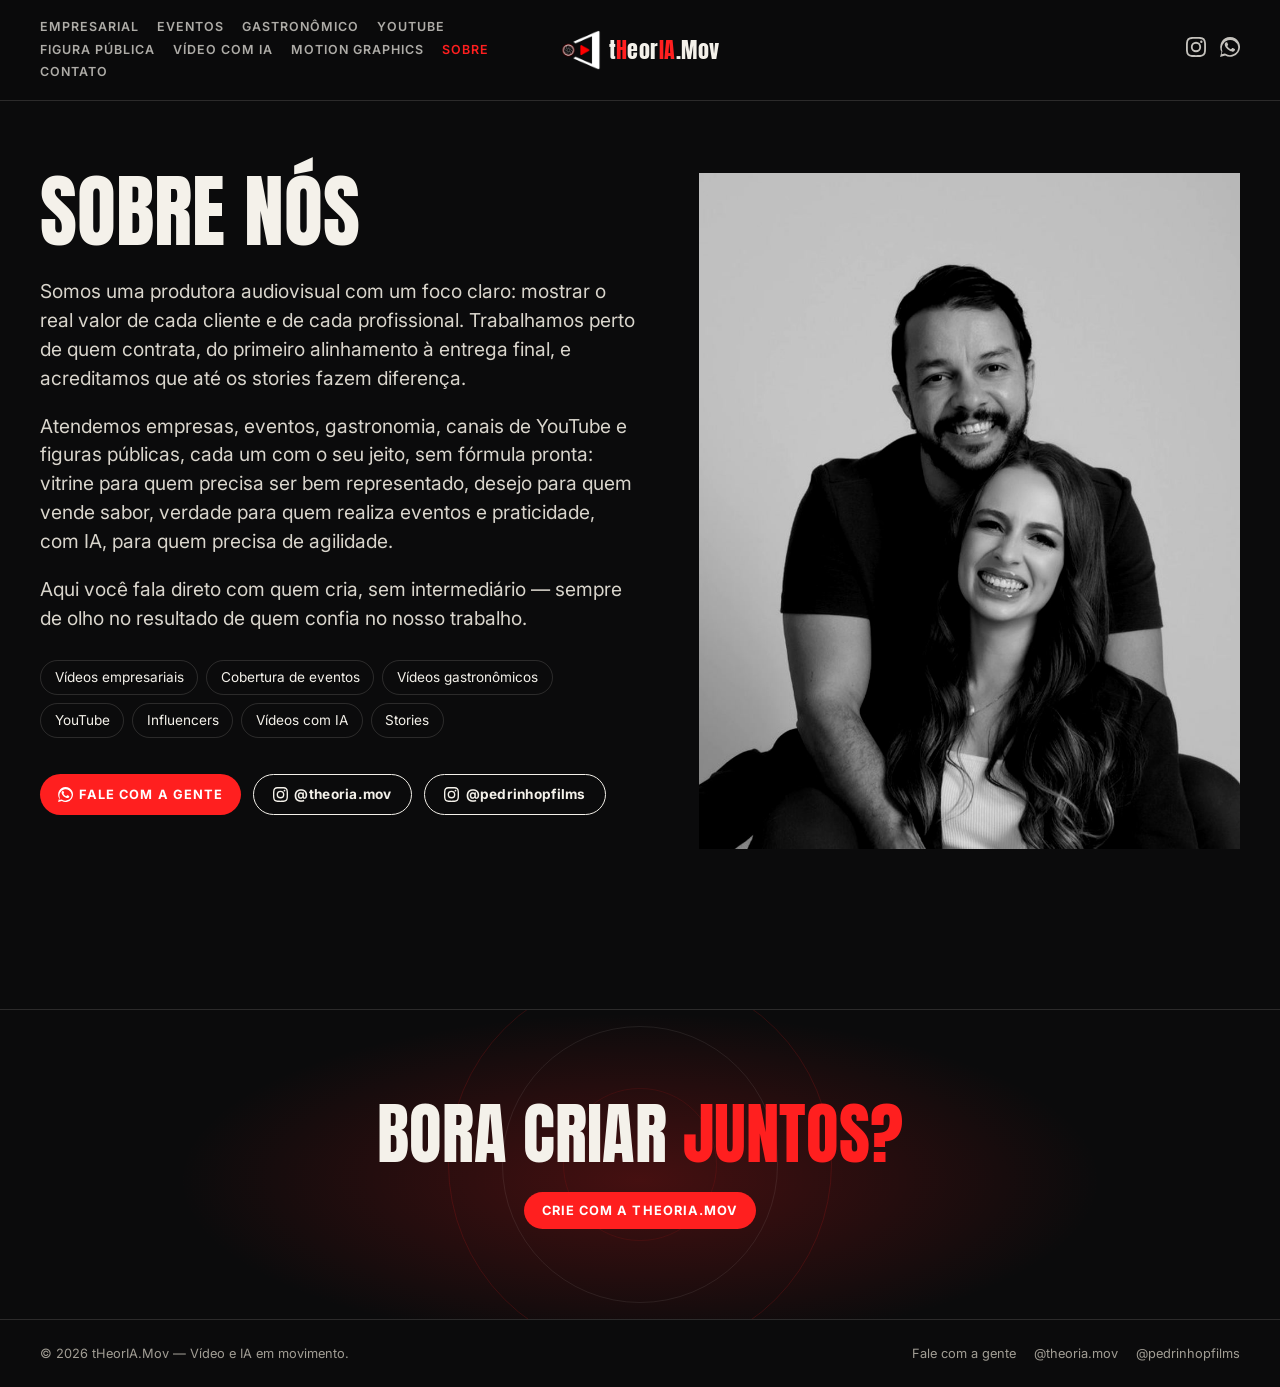
==== sobre.html @ d6dfd55d "Gastronômico: Izakaya Gaijin (3 reels) Co-Authored-By: Claude Opus 5.5 <noreply@anthropic.com>" ====
<!DOCTYPE html>
<html lang="pt-BR">
<head>
  <meta charset="UTF-8">
  <meta name="viewport" content="width=device-width, initial-scale=1">
  <title>Sobre — tHeorIA.Mov</title>
  <link rel="preconnect" href="https://fonts.googleapis.com">
  <link rel="preconnect" href="https://fonts.gstatic.com" crossorigin>
  <link href="https://fonts.googleapis.com/css2?family=Anton&family=Inter:wght@400;600;700&display=swap" rel="stylesheet">
  <link rel="icon" href="assets/img/favicon.png">
  <link rel="stylesheet" href="assets/css/style.css?v=1791674368">
</head>
<body data-page="sobre">

  <header class="header" id="header"></header>

  <main class="page">
    <div class="about">
      <div class="about__text">
        <h1 class="page__title" style="margin-bottom:28px">Sobre nós</h1>
        <div id="about-text"></div>
        <ul class="about__services" id="about-services"></ul>
        <div class="hero__actions" style="justify-content:flex-start">
          <a class="pill pill--accent" id="about-wpp" href="#" target="_blank" rel="noopener">Chamar no WhatsApp</a>
          <a class="pill pill--ghost pill--arroba" id="about-ig" href="#" target="_blank" rel="noopener">Instagram</a>
          <a class="pill pill--ghost pill--arroba" id="about-ig-pessoal" href="#" target="_blank" rel="noopener">Instagram pessoal</a>
        </div>
      </div>
      <div class="about__photo" id="about-photo"></div>
    </div>
  </main>

  <div id="footer"></div>

  <script src="assets/js/dados.js?v=1791674368"></script>
  <script src="assets/js/projetos.js?v=1791674368"></script>
  <script src="assets/js/textos.js?v=1791674368"></script>
  <script src="assets/js/main.js?v=1791674368"></script>
</body>
</html>
---- assets/css/style.css ----
:root {
  --bg: #0b0b0c;
  --bg-2: #141416;
  --fg: #f4f1ea;
  --muted: #a19d94;
  --accent: #ff1f1f; /* vermelho da logo */
  --line: rgba(244, 241, 234, 0.14);
  --radius: 999px;
  --font-display: "Anton", "Arial Narrow", sans-serif;
  --font-body: "Inter", system-ui, sans-serif;
  --gutter: clamp(16px, 4vw, 40px);
}

* { box-sizing: border-box; margin: 0; padding: 0; }
html { -webkit-text-size-adjust: 100%; }
body {
  background: var(--bg);
  color: var(--fg);
  font-family: var(--font-body);
  font-size: 16px;
  line-height: 1.5;
  -webkit-font-smoothing: antialiased;
}
a { color: inherit; text-decoration: none; }
img, video, iframe { display: block; max-width: 100%; }
button { font: inherit; color: inherit; background: none; border: 0; cursor: pointer; }

/* ---------- Botões ---------- */
.pill {
  display: inline-flex; align-items: center; gap: .5em;
  padding: .7em 1.4em;
  border-radius: var(--radius);
  font-size: .8rem; font-weight: 700; letter-spacing: .08em; text-transform: uppercase;
  transition: transform .25s ease, background .25s ease, color .25s ease, border-color .25s ease;
}
.pill svg { width: 15px; height: 15px; fill: currentColor; }
.pill--arroba { text-transform: none; letter-spacing: .02em; font-size: .85rem; } /* @ do Instagram como é escrito */
.pill--light { background: var(--fg); color: var(--bg); }
.pill--light:hover { background: var(--accent); color: var(--fg); transform: translateY(-2px); }
.pill--ghost { border: 1.5px solid var(--fg); }
.pill--ghost:hover { background: var(--fg); color: var(--bg); transform: translateY(-2px); }
.pill--accent { background: var(--accent); color: #fff; }
.pill--accent:hover { background: var(--fg); color: var(--bg); transform: translateY(-2px); }
/* Vidro escuro: usado nas nuvens da home, para não ficar da mesma cor do título */
.pill--vidro {
  background: rgba(20, 20, 22, .55);
  backdrop-filter: blur(8px); -webkit-backdrop-filter: blur(8px);
  border: 1px solid rgba(244, 241, 234, .35);
  color: var(--fg);
}
.pill--vidro:hover { background: rgba(255, 31, 31, .25); border-color: var(--accent); color: var(--fg); transform: translateY(-2px); }

/* ---------- HOME / HERO ---------- */
.hero {
  position: relative;
  min-height: 100svh;
  display: grid; place-items: center;
  overflow: hidden;
  isolation: isolate;
}
.hero__bg, .hero__fallback {
  position: absolute; inset: 0; z-index: -2;
  width: 100%; height: 100%; object-fit: cover;
}
.hero__fallback {
  background:
    radial-gradient(60% 50% at 20% 30%, rgba(255, 31, 31, .38), transparent 70%),
    radial-gradient(50% 60% at 80% 70%, rgba(80, 60, 200, .35), transparent 70%),
    radial-gradient(40% 40% at 60% 20%, rgba(20, 140, 110, .35), transparent 70%),
    var(--bg);
  background-size: 200% 200%;
  animation: drift 18s ease-in-out infinite alternate;
}
@keyframes drift {
  0%   { background-position: 0% 0%, 100% 100%, 50% 0%, 0 0; }
  100% { background-position: 100% 60%, 0% 20%, 20% 100%, 0 0; }
}
.hero::after { /* escurece + grão */
  content: ""; position: absolute; inset: 0; z-index: -1;
  background:
    linear-gradient(180deg, rgba(0,0,0,.35) 0%, rgba(0,0,0,.2) 40%, rgba(0,0,0,.65) 100%),
    url("data:image/svg+xml;utf8,<svg xmlns='http://www.w3.org/2000/svg' width='160' height='160'><filter id='n'><feTurbulence type='fractalNoise' baseFrequency='.9' numOctaves='2'/></filter><rect width='100%' height='100%' filter='url(%23n)' opacity='.08'/></svg>");
}

.hero__top {
  position: absolute; top: 0; left: 0; right: 0;
  display: flex; justify-content: space-between; align-items: center;
  padding: 20px var(--gutter);
}
.logo {
  display: inline-flex; align-items: center; gap: 8px;
  font-family: var(--font-display);
  font-size: 1.35rem; letter-spacing: .02em;
}
.logo__img { width: 40px; height: 40px; }
.logo__txt span { color: var(--accent); }

.hero__content { z-index: 1; }
.hero__top { z-index: 3; }   /* na frente do bloco central: no celular ele cobre a tela toda e engolia o toque no Instagram/logo */
.hero__content {
  position: relative;
  width: min(900px, 100% - 2 * var(--gutter));
  text-align: center;
  padding: 160px 0 120px;   /* zona de cima maior: é onde ficam as nuvens acima do título */
}
.hero__title {
  font-family: var(--font-display);
  font-weight: 400;
  font-size: clamp(2.6rem, 8vw, 6.5rem);
  line-height: .95;
  text-transform: uppercase;
  letter-spacing: .01em;
}
/* Última palavra do título: uma barra de luz varre a palavra, como o cursor ("playhead") de um player de vídeo */
.palavra-move {
  display: inline-block;
  background-image: linear-gradient(100deg,
    var(--fg) 0%, var(--fg) 38%, var(--accent) 48%, #fff 51%, var(--accent) 54%, var(--fg) 64%, var(--fg) 100%);
  background-size: 220% auto;
  background-clip: text; -webkit-background-clip: text;
  color: transparent; -webkit-text-fill-color: transparent;
  animation: passar-luz 3.4s linear infinite;
}
@keyframes passar-luz {
  0%   { background-position: 0% 0; }
  55%  { background-position: 220% 0; }
  100% { background-position: 220% 0; }
}
.hero__sub {
  max-width: 34em; margin: 1.2rem auto 2rem;
  color: var(--fg); opacity: .85;
  font-size: clamp(.95rem, 1.6vw, 1.1rem);
}
/* Frase de cima: cinza suave, palavras-chave em destaque */
.hero__sub { margin-bottom: 1.1rem; color: #b9b4aa; opacity: 1; }
.destaque { color: var(--accent); font-weight: 700; }
.hero__sub .destaque { text-shadow: 0 0 18px rgba(255, 31, 31, .35); }
/* Linha dos serviços: branco forte, separada por um traço vermelho */
.hero__servicos {
  max-width: 34em; margin: 0 auto 2rem;
  color: #fff; font-weight: 600;
  font-size: clamp(1rem, 1.7vw, 1.18rem);
}
.hero__servicos::before {
  content: ""; display: block; width: 44px; height: 3px; margin: 0 auto 1rem;
  background: var(--accent); border-radius: 2px;
}
.hero__servicos:empty::before { display: none; }
.hero__actions { display: flex; gap: 12px; justify-content: center; flex-wrap: wrap; }
.hero__gancho {
  position: absolute; bottom: 26px; left: 50%; translate: -50% 0; z-index: 1;
  display: flex; flex-direction: column; align-items: center; gap: 4px;
  font-size: .72rem; font-weight: 700; letter-spacing: .22em; text-transform: uppercase; opacity: .75;
  transition: opacity .2s, color .2s;
}
.hero__gancho span { font-size: 1.1rem; animation: quica 1.8s ease-in-out infinite; }
.hero__gancho:hover { opacity: 1; color: var(--accent); }
@keyframes quica { 0%, 100% { transform: translateY(0); } 50% { transform: translateY(6px); } }
html { scroll-behavior: smooth; }

/* Botões flutuantes das categorias — posição (left/top em % da tela) vem do main.js / posicoes.js */
.floaters { position: absolute; inset: 0; z-index: 5; pointer-events: none; }
.floater {
  position: absolute; pointer-events: auto;
  translate: -50% -50%;
  white-space: nowrap;
  animation: float 6s ease-in-out infinite;
}
/* --rot = ângulo fixo da nuvem (definido no modo de edição); o balanço de ±2° continua por cima */
@keyframes float {
  0%, 100% { transform: translateY(0) rotate(calc(var(--rot, 0deg) - 2deg)); }
  50%      { transform: translateY(-12px) rotate(calc(var(--rot, 0deg) + 2deg)); }
}
/* Modo edição: só a alcinha (⠿) arrasta — o resto do botão continua um link normal */
.floater__alca {
  position: absolute; top: -9px; right: -9px; z-index: 1;
  width: 22px; height: 22px; border-radius: 50%;
  display: grid; place-items: center;
  background: var(--accent); color: #fff; font-size: .8rem; line-height: 1;
  border: 2px solid var(--bg);
  cursor: grab; touch-action: none;
}
.floater__alca:hover { transform: scale(1.15); }
/* ↻ girar: no canto oposto da alcinha de mover */
.floater__giro {
  position: absolute; bottom: -9px; left: -9px; z-index: 1;
  width: 22px; height: 22px; border-radius: 50%;
  display: grid; place-items: center;
  background: var(--fg); color: var(--bg); font-size: .85rem; line-height: 1; font-weight: 700;
  border: 2px solid var(--bg);
  cursor: alias; touch-action: none;
}
.floater__giro:hover { transform: scale(1.15); }
.floaters--editar .floater.is-arrastando, .floaters--editar .floater.is-girando { animation: none; }
.floaters--editar .floater.is-arrastando .floater__alca { cursor: grabbing; }
.floaters--editar .floater.is-girando { transform: rotate(var(--rot, 0deg)); }
@media (max-width: 700px) { .floater__alca, .floater__giro { display: none; } }

@media (max-width: 700px) {
  .hero__content { padding: 230px 0 150px; }
  .floater { font-size: .6rem; padding: .55em .9em; }   /* nuvens um pouco menores no celular */
  .hero__sub { margin-bottom: 3.6rem; }                  /* espaço para as 2 nuvens embaixo do parágrafo */
}

/* ---------- Home: Por que tHeorIA? ---------- */
/* Efeito sutil: anéis concêntricos (câmera/olhar), girando bem devagar */
.olho {
  position: absolute; z-index: 0; pointer-events: none;
  aspect-ratio: 1; border-radius: 50%;
  animation: olho-girar 90s linear infinite;
}
.olho span {
  position: absolute; inset: 0; border-radius: 50%;
  border: 1px solid rgba(255, 31, 31, .5);
}
.olho span:nth-child(1) { inset: 0; }
.olho span:nth-child(2) { inset: 14%; border-color: rgba(244, 241, 234, .28); }
.olho span:nth-child(3) { inset: 30%; border-color: rgba(255, 31, 31, .35); }
@keyframes olho-girar { to { transform: rotate(360deg); } }

.olho--hero { width: clamp(340px, 42vw, 620px); top: -8%; right: -6%; opacity: .5; }
.olho--porque { width: clamp(280px, 32vw, 480px); top: -6%; right: -4%; opacity: .4; }

@media (max-width: 700px) {
  .olho { opacity: .28 !important; width: 60vw !important; }
}
@media (prefers-reduced-motion: reduce) { .olho { animation: none; } }

.porque { position: relative; overflow: hidden; padding: clamp(64px, 10vw, 130px) var(--gutter) 0; scroll-margin-top: 20px; }
.porque__inner { position: relative; z-index: 1; }
/* Imagem só do lado direito, esmaecendo para o preto (multidão contemplando a luz) */
.porque__imagem {
  position: absolute; top: 0; right: 0; bottom: 0; z-index: 0; pointer-events: none;
  width: min(46%, 600px);
  background: url("../img/teoria.jpg") center / cover no-repeat;
  opacity: .8;
  -webkit-mask-image: linear-gradient(to right, transparent 0%, #000 55%), linear-gradient(to bottom, transparent 0%, #000 16%, #000 84%, transparent 100%);
  -webkit-mask-composite: source-in;
  mask-image: linear-gradient(to right, transparent 0%, #000 55%), linear-gradient(to bottom, transparent 0%, #000 16%, #000 84%, transparent 100%);
  mask-composite: intersect;
}
@media (max-width: 800px) { .porque__imagem { width: 100%; opacity: .22; } }
.porque__inner { max-width: 820px; }
.porque__rotulo {
  display: flex; align-items: center; gap: 14px;
  font-size: 1.05rem; font-weight: 700; letter-spacing: .08em; color: var(--accent);
}
.porque__rotulo::before { content: ""; width: 44px; height: 4px; background: var(--accent); }
.porque__grego {
  font-family: "Inter", sans-serif; font-weight: 700; letter-spacing: -.02em;
  font-size: clamp(4rem, 13vw, 8.5rem); line-height: 1.05; margin: 10px 0 18px;
}
.porque__palavra { font-size: clamp(1.6rem, 3.6vw, 2.4rem); font-weight: 600; color: var(--muted); }
.porque__palavra span { color: var(--accent); }
.porque__significado { font-size: clamp(1.3rem, 3vw, 2rem); font-weight: 600; margin-bottom: 1.4em; }
.porque__contexto { font-size: clamp(1rem, 1.8vw, 1.3rem); color: #c9c5bc; }
.porque__citacao {
  margin: 1.2em 0; padding-left: 22px; border-left: 4px solid var(--accent);
  font-style: italic; font-size: clamp(1.05rem, 2vw, 1.4rem); line-height: 1.5;
}
.porque__fechamento { font-size: clamp(1.1rem, 2.1vw, 1.5rem); font-weight: 600; line-height: 1.45; }
.porque__nome { margin-top: 1.2em; color: var(--muted); font-size: clamp(1rem, 1.8vw, 1.2rem); }

/* ---------- Home: O que entregamos / Quem somos ---------- */
.entregas, .quem { padding: clamp(56px, 9vw, 110px) var(--gutter) 0; }
.secao__titulo {
  font-family: var(--font-display); font-weight: 400; text-transform: uppercase;
  font-size: clamp(2rem, 5.5vw, 3.8rem); line-height: 1; margin-bottom: clamp(24px, 4vw, 40px);
}
.entregas__grid { display: grid; grid-template-columns: repeat(4, 1fr); gap: clamp(10px, 1.4vw, 18px); }
@media (max-width: 900px) { .entregas__grid { grid-template-columns: repeat(2, 1fr); } }
@media (max-width: 520px) { .entregas__grid { grid-template-columns: 1fr; } }
.entrega {
  position: relative; overflow: hidden;
  display: flex; flex-direction: column; gap: 10px;
  padding: clamp(20px, 2.4vw, 30px);
  border: 1px solid var(--line); background: var(--bg-2);
  transition: border-color .25s, transform .25s;
}
.entrega:hover { border-color: var(--accent); transform: translateY(-4px); }
/* Foto sutil de fundo: sempre escurecida, pra não brigar com o texto */
.entrega__foto {
  position: absolute; inset: 0; z-index: 0;
  background-size: cover; background-position: center; transform-origin: center;
  transition: transform .2s ease;
}
.entrega--foto::before {
  content: ""; position: absolute; inset: 0; z-index: 1;
  background: linear-gradient(180deg, rgba(11,11,12,.35) 0%, rgba(11,11,12,.55) 55%, rgba(11,11,12,.85) 100%);
  transition: opacity .25s;
}
.entrega--foto > .entrega__cat, .entrega--foto > .entrega__palavra,
.entrega--foto > .entrega__texto, .entrega--foto > .entrega__ver { position: relative; z-index: 2; }
.entrega--foto:hover::before { opacity: .7; }

/* Modo edição: ajustar o enquadramento da foto (mover e zoom) */
.entrega__ajustar {
  position: absolute; top: 10px; right: 10px; z-index: 4;
  padding: .35em .8em; border-radius: var(--radius);
  background: rgba(11,11,12,.8); border: 1px solid rgba(244,241,234,.4);
  font-size: .68rem; font-weight: 700; letter-spacing: .04em;
}
.entrega__ajustar:hover { border-color: var(--accent); color: var(--accent); }
.entrega--ajustando { cursor: grab; touch-action: none; user-select: none; border-color: var(--accent); transform: none !important; }
.entrega--ajustando.entrega--arrastando { cursor: grabbing; }
.entrega--ajustando::before { opacity: .12; }
.entrega--ajustando > .entrega__cat, .entrega--ajustando > .entrega__palavra,
.entrega--ajustando > .entrega__texto, .entrega--ajustando > .entrega__ver { opacity: .35; }
.entrega--ajustando .entrega__foto { transition: none; }
.entrega__ctrl {
  position: absolute; left: 50%; bottom: 10px; translate: -50% 0; z-index: 4;
  display: flex; align-items: center; gap: 8px; max-width: calc(100% - 20px);
  padding: 6px 10px; border-radius: var(--radius);
  background: rgba(11,11,12,.85); border: 1px solid rgba(244,241,234,.3);
  font-size: .68rem; white-space: nowrap;
}
.entrega__ctrl span { opacity: .7; overflow: hidden; text-overflow: ellipsis; }
.entrega__ctrl button { width: 26px; height: 26px; border-radius: 50%; border: 1px solid rgba(244,241,234,.4); font-size: 1rem; line-height: 1; }
.entrega__ctrl button:hover { border-color: var(--accent); color: var(--accent); }
.entrega__cat { font-size: .72rem; font-weight: 700; letter-spacing: .12em; text-transform: uppercase; color: var(--muted); }
.entrega__palavra {
  font-family: var(--font-display); font-weight: 400; text-transform: uppercase;
  font-size: clamp(2rem, 3.6vw, 3rem); line-height: 1; color: var(--accent);
}
.entrega__texto { color: #d9d5cc; flex: 1; }
.entrega__ver { font-size: .78rem; font-weight: 700; letter-spacing: .06em; text-transform: uppercase; opacity: .7; }
.entrega:hover .entrega__ver { opacity: 1; color: var(--accent); }

.quem__texto { max-width: 46em; }
.quem__texto p { font-size: clamp(1.1rem, 2vw, 1.5rem); line-height: 1.45; margin-bottom: .8em; color: #e6e2da; }
.quem__texto .pill { margin-top: 12px; }

/* ---------- Cabeçalho das páginas internas ---------- */
.header {
  position: sticky; top: 0; z-index: 10;
  display: grid; grid-template-columns: 1fr auto 1fr; align-items: center;
  padding: 18px var(--gutter);
  background: rgba(11, 11, 12, .85);
  backdrop-filter: blur(10px);
  border-bottom: 1px solid var(--line);
}
.nav { display: flex; flex-wrap: wrap; gap: 4px 18px; font-size: .78rem; font-weight: 600; letter-spacing: .08em; text-transform: uppercase; }
.nav a { opacity: .7; transition: opacity .2s; }
.nav a:hover, .nav a[aria-current="page"] { opacity: 1; color: var(--accent); }
.header__right { justify-self: end; display: flex; gap: 14px; align-items: center; }
.icon-link svg { width: 20px; height: 20px; fill: currentColor; opacity: .8; }
.icon-link:hover svg { opacity: 1; fill: var(--accent); }

@media (max-width: 700px) {
  .header { grid-template-columns: 1fr auto; }
  .header .logo { order: -1; }
  .header__right { display: none; }
  .nav { grid-column: 1 / -1; order: 2; margin-top: 10px; }
}

/* ---------- Página de trabalhos ---------- */
.page { padding: clamp(32px, 6vw, 72px) var(--gutter) 40px; }
.page__head { display: flex; justify-content: space-between; align-items: end; gap: 20px; flex-wrap: wrap; margin-bottom: 32px; }
.page__title {
  font-family: var(--font-display); font-weight: 400;
  font-size: clamp(2.4rem, 7vw, 5rem); line-height: .95; text-transform: uppercase;
}
.tabs { display: flex; gap: 8px; flex-wrap: wrap; }
.tabs .pill { border: 1.5px solid var(--line); }
.tabs .pill[aria-selected="true"] { background: var(--fg); color: var(--bg); border-color: var(--fg); }

/* 12 colunas: card deitado ocupa metade (2 por linha), card em pé ocupa 1/4 (4 por linha) */
.grid { display: grid; grid-template-columns: repeat(12, 1fr); grid-auto-flow: dense; gap: clamp(8px, 1.2vw, 16px); align-items: start; }
.grid > * { grid-column: span 6; }
.grid > .card--vertical { grid-column: span 3; }
.grid > p { grid-column: 1 / -1; }
@media (max-width: 600px) {
  .grid > * { grid-column: span 12; }
  .grid > .card--vertical { grid-column: span 6; }
}

.card {
  position: relative; overflow: hidden;
  aspect-ratio: 16 / 9;
  background: var(--bg-2);
  text-align: left;
  width: 100%;
}
.card--vertical { aspect-ratio: 9 / 16; }
.card__media {
  position: absolute; inset: 0; width: 100%; height: 100%; object-fit: cover;
  transition: transform .6s cubic-bezier(.2,.7,.2,1), filter .4s;
}
.card__placeholder { display: grid; place-items: center; }
.card__placeholder span {
  font-family: var(--font-display); font-size: clamp(1.4rem, 3vw, 2.4rem);
  text-transform: uppercase; opacity: .35; text-align: center; padding: 0 1em; line-height: 1;
}
.card__info {
  position: absolute; inset: auto 0 0 0;
  padding: 40px 18px 16px;
  background: linear-gradient(0deg, rgba(0,0,0,.85), transparent);
  display: flex; justify-content: space-between; align-items: end; gap: 12px;
  opacity: 0; transform: translateY(8px);
  transition: opacity .3s, transform .3s;
}
.card__title { font-weight: 700; font-size: .95rem; text-transform: uppercase; letter-spacing: .03em; line-height: 1.2; }
.card__year { font-size: .8rem; color: var(--muted); }
.card:hover .card__media, .card:focus-visible .card__media { transform: scale(1.05); filter: brightness(.7); }
.card:hover .card__info, .card:focus-visible .card__info { opacity: 1; transform: none; }
.card__play {
  position: absolute; top: 50%; left: 50%; translate: -50% -50%;
  width: 58px; height: 58px; border-radius: 50%;
  background: var(--accent); display: grid; place-items: center;
  opacity: 0; scale: .8; transition: opacity .3s, scale .3s;
}
.card__play svg { width: 20px; fill: #fff; margin-left: 3px; }
.card:hover .card__play { opacity: 1; scale: 1; }
@media (hover: none) { .card__info { opacity: 1; transform: none; } }

/* Nome do cliente sempre visível no card */
.card__tag {
  position: absolute; left: 10px; bottom: 10px; max-width: calc(100% - 20px);
  padding: .35em .8em; border-radius: var(--radius);
  background: rgba(11, 11, 12, .72); backdrop-filter: blur(6px);
  font-size: .68rem; font-weight: 700; letter-spacing: .06em; text-transform: uppercase;
  white-space: nowrap; overflow: hidden; text-overflow: ellipsis;
}

/* Modo edição (só aparece no localhost) */
.card__x {
  position: absolute; top: 8px; right: 8px; z-index: 2;
  width: 32px; height: 32px; border-radius: 50%;
  display: grid; place-items: center;
  background: rgba(11, 11, 12, .8); border: 1.5px solid rgba(255,255,255,.35);
  font-size: .95rem; font-weight: 700; line-height: 1;
  transition: background .2s, border-color .2s, transform .2s;
}
.card__x:hover { background: #e5352b; border-color: #e5352b; transform: scale(1.1); }
.card--oculto .card__media { opacity: .2; filter: grayscale(1); }
.card--oculto .card__x { background: var(--fg); color: var(--bg); border-color: var(--fg); }
.card--oculto .card__x:hover { background: var(--accent); border-color: var(--accent); color: #fff; }
.card--oculto .card__tag { text-decoration: line-through; opacity: .6; }
.aviso-edicao {
  position: fixed; left: 50%; bottom: 16px; translate: -50% 0; z-index: 40;
  width: min(760px, calc(100% - 32px));
  padding: 10px 16px; border-radius: 14px;
  background: #1d1d21; border: 1px solid var(--accent);
  font-size: .82rem; color: #d9d5cc; box-shadow: 0 8px 30px rgba(0,0,0,.5);
}
.aviso-edicao strong { color: var(--accent); }

/* Textos editáveis */
[data-editar] { white-space: pre-line; } /* respeita as quebras de linha que você digitar */
[data-editar]:empty { display: none; }    /* texto apagado some do site */
[contenteditable][data-editar] { outline: 1px dashed transparent; outline-offset: 4px; border-radius: 4px; cursor: text; transition: outline-color .2s, background .2s; }
[contenteditable][data-editar]:hover { outline-color: rgba(255, 31, 31, .6); }
[contenteditable][data-editar]:focus { outline: 2px solid var(--accent); background: rgba(255, 31, 31, .06); }
[contenteditable][data-editar]:empty { display: block; min-height: 1.2em; min-width: 4em; }
[contenteditable][data-editar]:empty::before { content: "(vazio — clique para escrever)"; opacity: .4; font-style: italic; }
[data-editar].is-salvo { outline: 2px solid #2ecc71 !important; }
.aviso-edicao { padding-right: 44px; }
.aviso-edicao__fechar { position: absolute; top: 50%; right: 12px; translate: 0 -50%; font-size: 1rem; opacity: .7; }
.aviso-edicao__fechar:hover { opacity: 1; color: var(--accent); }

/* Filtro por cliente */
.filtro { display: flex; flex-wrap: wrap; gap: 6px 16px; margin: -12px 0 24px; }
.filtro button { font-size: .8rem; font-weight: 600; opacity: .55; padding: 4px 0; border-bottom: 2px solid transparent; transition: opacity .2s, border-color .2s; }
.filtro button:hover { opacity: .9; }
.filtro button[aria-pressed="true"] { opacity: 1; border-color: var(--accent); }
.filtro small { color: var(--muted); font-weight: 400; margin-left: 2px; }
.filtro__redes, .modal__cliente { display: inline-flex; flex-wrap: wrap; align-items: center; gap: 8px 12px; }
.filtro__redes { margin-left: auto; }
.rede {
  display: inline-flex; align-items: center; gap: 6px;
  padding: .35em .9em; border: 1.5px solid var(--line); border-radius: var(--radius);
  font-size: .75rem; font-weight: 600; transition: border-color .2s, color .2s;
}
.modal__titulo { flex-basis: 100%; color: #d9d5cc; font-size: .95rem; }
.rede svg { width: 14px; height: 14px; fill: currentColor; }
.rede:hover { border-color: var(--accent); color: var(--accent); }

/* ---------- Modal ---------- */
.modal {
  position: fixed; inset: 0; z-index: 50;
  background: rgba(0,0,0,.92);
  display: none; place-items: center;
  padding: 60px var(--gutter) 24px;
}
.modal.is-open { display: grid; }
.modal__close {
  position: absolute; top: 14px; right: var(--gutter);
  font-size: 2rem; line-height: 1; opacity: .8;
}
.modal__close:hover { opacity: 1; color: var(--accent); }
.modal__body { width: min(1100px, 100%); max-height: 100%; overflow: auto; }
.modal__frame { width: 100%; aspect-ratio: 16 / 9; background: #000; }
.modal__frame--vertical { aspect-ratio: 9 / 16; width: auto; height: min(70vh, 860px); margin: 0 auto; background: transparent; }
.modal__frame iframe, .modal__frame video { width: 100%; height: 100%; border: 0; object-fit: contain; background: #000; }
.modal__photo { max-height: 70vh; width: auto; margin: 0 auto; }
.modal__caption { display: flex; justify-content: space-between; align-items: baseline; gap: 12px; margin-top: 14px; }
.modal__nav { display: flex; align-items: center; gap: 14px; white-space: nowrap; flex-shrink: 0; }
.modal__nav button { font-size: 1.3rem; line-height: 1; padding: 4px 8px; border: 1.5px solid var(--line); border-radius: var(--radius); }
.modal__nav button:hover { border-color: var(--accent); color: var(--accent); }
.modal__thumbs { display: flex; gap: 8px; overflow-x: auto; padding: 14px 2px 4px; scrollbar-width: thin; }
.modal__thumb { position: relative; flex: 0 0 auto; width: 120px; aspect-ratio: 16 / 9; background: var(--bg-2); opacity: .5; outline: 2px solid transparent; outline-offset: 2px; transition: opacity .2s, outline-color .2s; }
.modal__thumb--vertical { width: 60px; aspect-ratio: 9 / 16; }
.modal__thumb img { width: 100%; height: 100%; object-fit: cover; }
.modal__thumb:hover { opacity: .85; }
.modal__thumb.is-active { opacity: 1; outline-color: var(--accent); }
.modal__thumb-play { position: absolute; inset: 0; display: grid; place-items: center; }
.modal__thumb-play svg { width: 18px; fill: #fff; filter: drop-shadow(0 1px 3px rgba(0,0,0,.6)); }

/* ---------- Sobre ---------- */
.about { display: grid; grid-template-columns: 1.1fr 1fr; gap: clamp(24px, 5vw, 72px); align-items: start; }
@media (max-width: 800px) { .about { grid-template-columns: 1fr; } }
.about__photo { aspect-ratio: 4 / 5; background: var(--bg-2); overflow: hidden; }
.about__photo img { width: 100%; height: 100%; object-fit: cover; }
.about__text p { font-size: clamp(1rem, 1.5vw, 1.2rem); margin-bottom: 1em; color: #d9d5cc; }
.about__services { display: flex; flex-wrap: wrap; gap: 8px; margin: 28px 0 36px; }
.about__services li { list-style: none; border: 1.5px solid var(--line); border-radius: var(--radius); padding: .45em 1em; font-size: .85rem; }

/* ---------- CTA + Rodapé ---------- */
.cta {
  position: relative; overflow: hidden;
  margin-top: clamp(60px, 10vw, 120px);
  padding: clamp(40px, 8vw, 90px) var(--gutter);
  border-top: 1px solid var(--line);
  text-align: center;
}
.cta > *:not(.olho) { position: relative; z-index: 1; }

/* Luzes suaves de fundo, só com cores da paleta (creme e vermelho). Esmaecem nas pontas, sem borda dura. */
:root { --luz-entregas: 244, 241, 234; }
.entregas, .quem { position: relative; isolation: isolate; overflow: hidden; }
.entregas::before, .quem::before {
  content: ""; position: absolute; inset: 0; z-index: -1; pointer-events: none;
  -webkit-mask-image: linear-gradient(to bottom, transparent 0%, #000 30%, #000 70%, transparent 100%);
  mask-image: linear-gradient(to bottom, transparent 0%, #000 30%, #000 70%, transparent 100%);
}
.entregas::before { background: radial-gradient(60% 90% at 6% 20%, rgba(var(--luz-entregas), .10), transparent 70%); }
.quem::before {
  background:
    radial-gradient(55% 100% at 100% 50%, rgba(255, 31, 31, .26), transparent 70%),
    radial-gradient(45% 80% at 0% 100%, rgba(140, 10, 25, .30), transparent 70%);
}
/* Detalhe: perfuração de fita de cinema no topo da seção, esmaecendo para a direita */
.quem::after {
  content: ""; position: absolute; top: 26px; left: var(--gutter); right: 0; height: 12px;
  z-index: -1; pointer-events: none;
  background: repeating-linear-gradient(90deg, rgba(244, 241, 234, .22) 0 16px, transparent 16px 34px);
  border-radius: 3px;
  -webkit-mask-image: linear-gradient(90deg, #000 0%, transparent 85%);
  mask-image: linear-gradient(90deg, #000 0%, transparent 85%);
}
/* Bora criar juntos: brilho vermelho pulsando atrás do título + luz que passa pelo botão */
.cta::before {
  content: ""; position: absolute; inset: 0; z-index: 0; pointer-events: none;
  background: radial-gradient(50% 75% at 50% 55%, rgba(255, 31, 31, .24), transparent 72%);
  animation: cta-pulso 5s ease-in-out infinite;
}
@keyframes cta-pulso { 0%, 100% { opacity: .55; transform: scale(1); } 50% { opacity: 1; transform: scale(1.06); } }
.cta .pill--accent { position: relative; overflow: hidden; }
.cta .pill--accent::after {
  content: ""; position: absolute; top: 0; left: -60%; width: 40%; height: 100%;
  background: linear-gradient(100deg, transparent, rgba(255, 255, 255, .55), transparent);
  transform: skewX(-20deg); pointer-events: none;
  animation: cta-brilho 4.2s ease-in-out infinite;
}
@keyframes cta-brilho { 0% { left: -60%; } 45%, 100% { left: 130%; } }
.olho--cta { width: clamp(260px, 30vw, 440px); top: 50%; left: 50%; translate: -50% -50%; opacity: .3; }
.cta__title {
  font-family: var(--font-display); font-weight: 400; text-transform: uppercase;
  font-size: clamp(2rem, 6vw, 4.2rem); line-height: 1; margin-bottom: 24px;
}
.cta__title em { font-style: normal; color: var(--accent); }
.footer {
  display: flex; justify-content: space-between; flex-wrap: wrap; gap: 10px;
  padding: 24px var(--gutter);
  border-top: 1px solid var(--line);
  font-size: .8rem; color: var(--muted);
}
.footer__contatos { display: flex; flex-wrap: wrap; gap: 6px 18px; }
.footer__contatos a:hover { color: var(--accent); }

/* Entrada suave dos cards */
.reveal { opacity: 0; transform: translateY(20px); transition: opacity .7s ease, transform .7s ease; }
.reveal.is-visible { opacity: 1; transform: none; }

@media (prefers-reduced-motion: reduce) {
  *, *::before, *::after { animation: none !important; transition: none !important; }
  .reveal { opacity: 1; transform: none; }
  .palavra-move { background: none; color: var(--fg); -webkit-text-fill-color: var(--fg); }
}
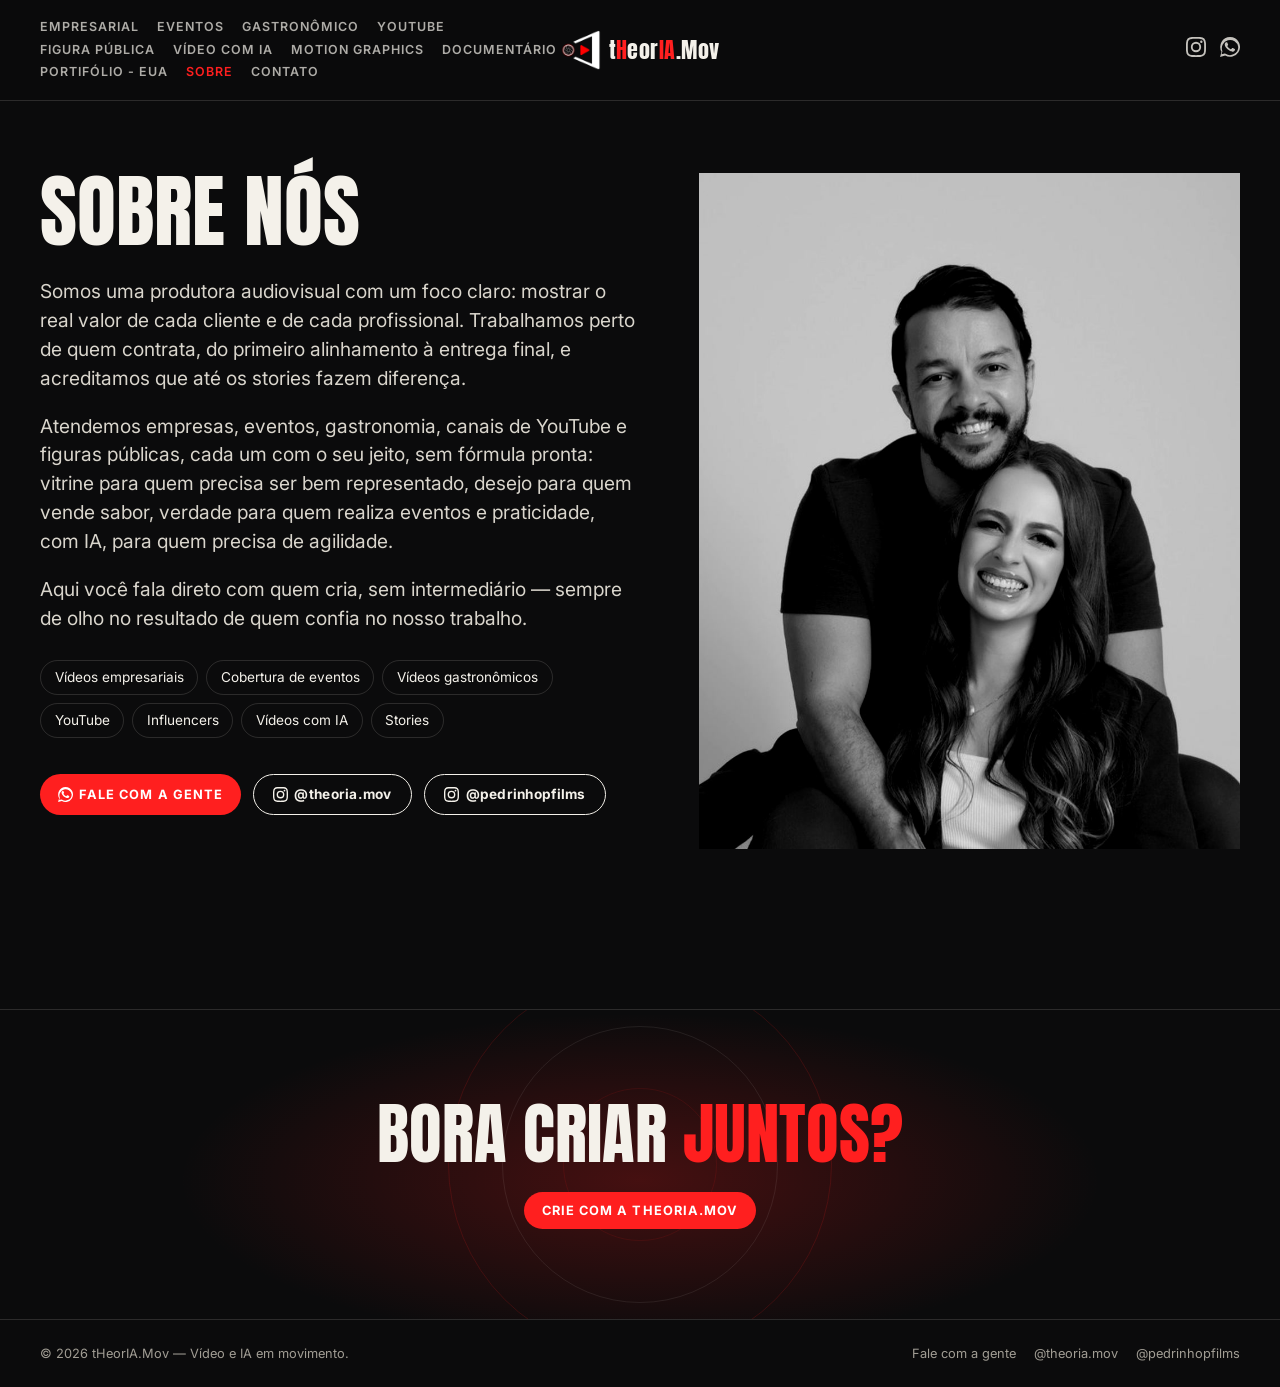
==== commit 5a7bdcfb: "Novas categorias Documentario e Portifolio - EUA; arrastar videos do YouTube Co-Authored-By: Claude " ====
--- a/sobre.html
+++ b/sobre.html
@@ -8,7 +8,7 @@
   <link rel="preconnect" href="https://fonts.gstatic.com" crossorigin>
   <link href="https://fonts.googleapis.com/css2?family=Anton&family=Inter:wght@400;600;700&display=swap" rel="stylesheet">
   <link rel="icon" href="assets/img/favicon.png">
-  <link rel="stylesheet" href="assets/css/style.css?v=1791674368">
+  <link rel="stylesheet" href="assets/css/style.css?v=1792532203">
 </head>
 <body data-page="sobre">
 
@@ -32,9 +32,9 @@
 
   <div id="footer"></div>
 
-  <script src="assets/js/dados.js?v=1791674368"></script>
-  <script src="assets/js/projetos.js?v=1791674368"></script>
-  <script src="assets/js/textos.js?v=1791674368"></script>
-  <script src="assets/js/main.js?v=1791674368"></script>
+  <script src="assets/js/dados.js?v=1792532203"></script>
+  <script src="assets/js/projetos.js?v=1792532203"></script>
+  <script src="assets/js/textos.js?v=1792532203"></script>
+  <script src="assets/js/main.js?v=1792532203"></script>
 </body>
 </html>
--- a/assets/css/style.css
+++ b/assets/css/style.css
@@ -444,6 +444,16 @@
   font-size: .82rem; color: #d9d5cc; box-shadow: 0 8px 30px rgba(0,0,0,.5);
 }
 .aviso-edicao strong { color: var(--accent); }
+
+/* Arrastar vídeo para outro card (modo edição) */
+.arrasto-ghost {
+  position: fixed; left: 0; top: 0; z-index: 60; pointer-events: none;
+  width: 140px; border-radius: 10px; margin: -40px 0 0 -70px;
+  box-shadow: 0 10px 30px rgba(0,0,0,.6); opacity: .9; rotate: -4deg;
+}
+body.arrastando { user-select: none; cursor: grabbing; }
+body.arrastando .filtro button:not([data-cli=""]) { opacity: .9; border-bottom: 2px dashed var(--muted); }
+.filtro button.is-alvo, .pill.is-alvo { opacity: 1; color: var(--accent); border-color: var(--accent); }
 
 /* Textos editáveis */
 [data-editar] { white-space: pre-line; } /* respeita as quebras de linha que você digitar */
